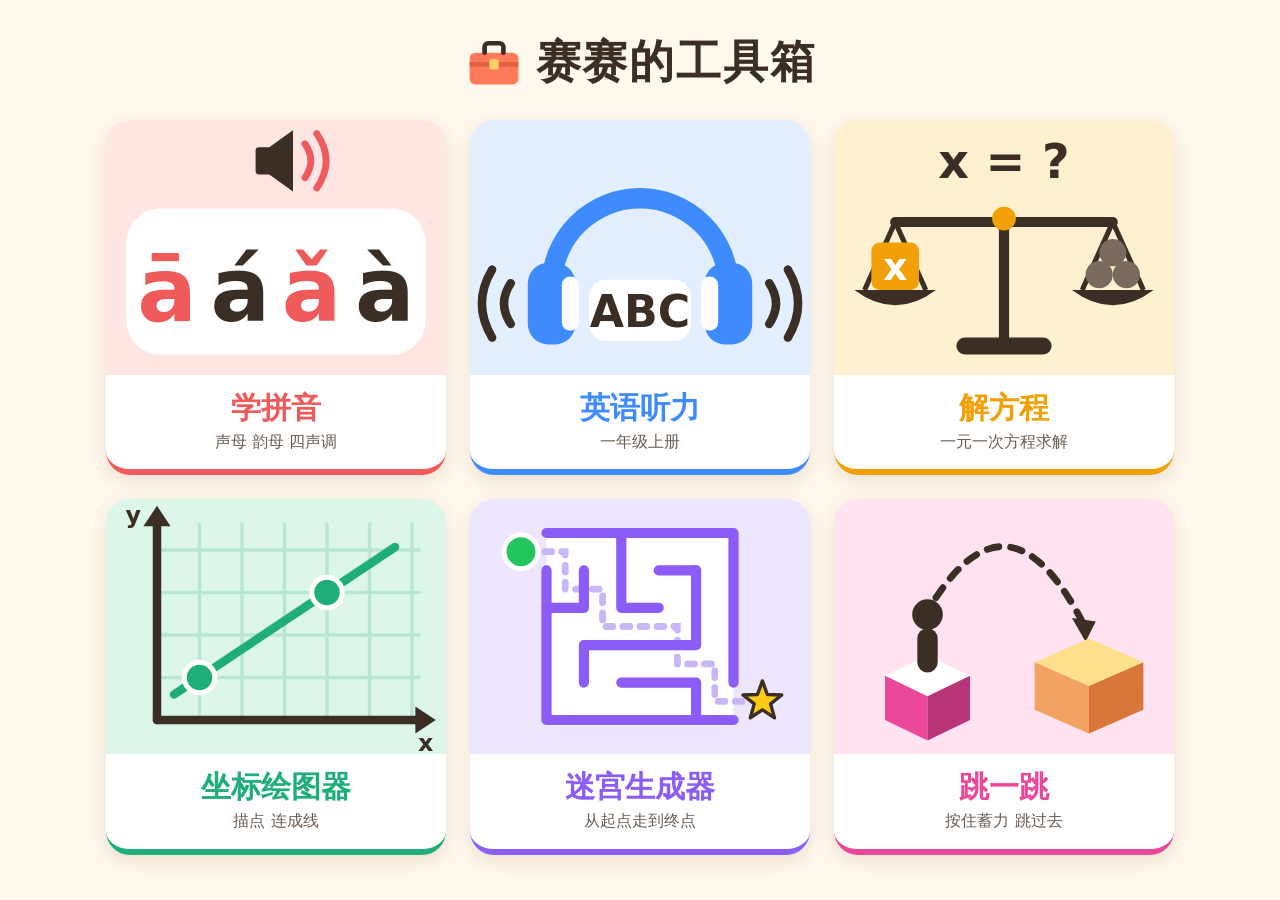
==== index.html @ 99608a7a "feat(home): 坐标绘图器、迷宫、跳一跳插图 Co-Authored-By: Claude Opus 5.5 <noreply@anthropic.com>" ====
<!DOCTYPE html>
<html lang="zh-CN">
<head>
    <meta charset="UTF-8">
    <meta name="viewport" content="width=device-width, initial-scale=1.0">
    <title>赛赛的工具箱</title>
    <style>
        * {
            box-sizing: border-box;
        }
        body {
            margin: 0;
            min-height: 100vh;
            background: #fff8ec;
            color: #3a2e25;
            font-family: "PingFang SC", "Hiragino Sans GB", "Microsoft YaHei", "Noto Sans CJK SC", system-ui, sans-serif;
        }
        .page {
            max-width: 1100px;
            margin: 0 auto;
            padding: 24px 16px 40px;
        }
        header {
            display: flex;
            align-items: center;
            justify-content: center;
            gap: 12px;
            margin: 8px 0 28px;
        }
        h1 {
            margin: 0;
            font-size: clamp(1.8rem, 6vw, 2.8rem);
            font-weight: 800;
            letter-spacing: 0.04em;
            color: #3a2e25;
        }
        .logo {
            display: block;
            width: clamp(40px, 9vw, 60px);
            height: auto;
            flex: none;
        }
        .grid {
            display: grid;
            grid-template-columns: repeat(3, minmax(0, 1fr));
            gap: 24px;
        }
        .card {
            --accent: #ff7a59;
            --tint: #ffe9e2;
            display: flex;
            flex-direction: column;
            min-width: 0;
            overflow: hidden;
            background: #ffffff;
            border-radius: 24px;
            box-shadow: 0 6px 18px rgba(90, 60, 30, 0.12);
            color: #3a2e25;
            text-decoration: none;
            padding-bottom: 16px;
            border-bottom: 6px solid var(--accent);
            transition: transform 0.2s ease, box-shadow 0.2s ease;
            -webkit-tap-highlight-color: transparent;
        }
        .card[data-tool="pinyin"]   { --accent: #ef5a5a; --tint: #ffe6e3; }
        .card[data-tool="english"]  { --accent: #3d8bfd; --tint: #e3efff; }
        .card[data-tool="equation"] { --accent: #f2a007; --tint: #fff1cf; }
        .card[data-tool="plotter"]  { --accent: #1fae7a; --tint: #dcf6ea; }
        .card[data-tool="maze"]     { --accent: #8b5cf6; --tint: #eee6ff; }
        .card[data-tool="jump"]     { --accent: #ec4899; --tint: #ffe3f1; }
        .card-art {
            display: block;
            aspect-ratio: 4 / 3;
            background: var(--tint);
        }
        .art {
            display: block;
            width: 100%;
            height: auto;
        }
        .card-title {
            display: block;
            margin: 14px 12px 4px;
            font-size: clamp(1.15rem, 4.6vw, 1.9rem);
            font-weight: 800;
            line-height: 1.25;
            text-align: center;
            color: var(--accent);
            overflow-wrap: anywhere;
        }
        .card-desc {
            display: block;
            margin: 0 12px;
            font-size: clamp(0.8rem, 2.6vw, 1rem);
            line-height: 1.4;
            text-align: center;
            color: #6b5d52;
        }
        .card:active {
            transform: scale(0.98);
        }
        .card:focus-visible {
            outline: 4px solid var(--accent);
            outline-offset: 4px;
        }
        @media (hover: hover) {
            .card:hover {
                transform: translateY(-6px);
                box-shadow: 0 12px 26px rgba(90, 60, 30, 0.18);
            }
        }
        @media (max-width: 899px) {
            .grid {
                grid-template-columns: repeat(2, minmax(0, 1fr));
                gap: 16px;
            }
            .card {
                border-radius: 18px;
                padding-bottom: 12px;
            }
        }
        @media (max-width: 359px) {
            .grid {
                grid-template-columns: 1fr;
            }
        }
        @media (prefers-reduced-motion: reduce) {
            .card {
                transition: none;
            }
            .card:hover,
            .card:active {
                transform: none;
            }
        }
    </style>
</head>
<body>
    <div class="page">
        <header>
            <svg class="logo" viewBox="0 0 64 64" aria-hidden="true" focusable="false">
                <rect x="6" y="22" width="52" height="34" rx="6" fill="#ff7a59"/>
                <path d="M22 22v-6a4 4 0 0 1 4-4h12a4 4 0 0 1 4 4v6" fill="none" stroke="#3a2e25" stroke-width="5" stroke-linecap="round"/>
                <rect x="6" y="32" width="52" height="5" fill="#e0603f"/>
                <rect x="27" y="29" width="10" height="11" rx="2" fill="#ffd166"/>
            </svg>
            <h1>赛赛的工具箱</h1>
        </header>
        <main class="grid">
            <a class="card" href="pinyin/index.html" data-tool="pinyin">
                <span class="card-art"><svg class="art" viewBox="0 0 200 150" aria-hidden="true" focusable="false">
                    <rect width="200" height="150" fill="var(--tint)"/>
                    <rect x="88" y="16" width="10" height="16" rx="2" fill="#3a2e25"/>
                    <polygon points="96,16 110,6 110,42 96,32" fill="#3a2e25"/>
                    <path d="M117 14 Q124 24 117 34" fill="none" stroke="var(--accent)" stroke-width="4" stroke-linecap="round"/>
                    <path d="M124 8 Q135 24 124 40" fill="none" stroke="var(--accent)" stroke-width="4" stroke-linecap="round"/>
                    <rect x="12" y="52" width="176" height="86" rx="20" fill="#ffffff"/>
                    <g font-size="52" font-weight="700" text-anchor="middle">
                        <text x="36" y="118" fill="var(--accent)">ā</text>
                        <text x="79" y="118" fill="#3a2e25">á</text>
                        <text x="121" y="118" fill="var(--accent)">ǎ</text>
                        <text x="164" y="118" fill="#3a2e25">à</text>
                    </g>
                </svg></span>
                <span class="card-title">学拼音</span>
                <span class="card-desc">声母 韵母 四声调</span>
            </a>
            <a class="card" href="english-audio/index.html" data-tool="english">
                <span class="card-art"><svg class="art" viewBox="0 0 200 150" aria-hidden="true" focusable="false">
                    <rect width="200" height="150" fill="var(--tint)"/>
                    <path d="M48 98 A52 52 0 0 1 152 98" fill="none" stroke="var(--accent)" stroke-width="12" stroke-linecap="round"/>
                    <rect x="34" y="84" width="28" height="48" rx="12" fill="var(--accent)"/>
                    <rect x="138" y="84" width="28" height="48" rx="12" fill="var(--accent)"/>
                    <rect x="54" y="92" width="10" height="32" rx="5" fill="#ffffff"/>
                    <rect x="136" y="92" width="10" height="32" rx="5" fill="#ffffff"/>
                    <path d="M24 96 Q16 108 24 120" fill="none" stroke="#3a2e25" stroke-width="5" stroke-linecap="round"/>
                    <path d="M13 88 Q1 108 13 128" fill="none" stroke="#3a2e25" stroke-width="5" stroke-linecap="round"/>
                    <path d="M176 96 Q184 108 176 120" fill="none" stroke="#3a2e25" stroke-width="5" stroke-linecap="round"/>
                    <path d="M187 88 Q199 108 187 128" fill="none" stroke="#3a2e25" stroke-width="5" stroke-linecap="round"/>
                    <rect x="70" y="94" width="60" height="36" rx="10" fill="#ffffff"/>
                    <text x="100" y="122" text-anchor="middle" font-size="26" font-weight="800" fill="#3a2e25">ABC</text>
                </svg></span>
                <span class="card-title">英语听力</span>
                <span class="card-desc">一年级上册</span>
            </a>
            <a class="card" href="solve-equation/index.html" data-tool="equation">
                <span class="card-art"><svg class="art" viewBox="0 0 200 150" aria-hidden="true" focusable="false">
                    <rect width="200" height="150" fill="var(--tint)"/>
                    <text x="100" y="34" text-anchor="middle" font-size="28" font-weight="800" fill="#3a2e25">x = ?</text>
                    <line x1="100" y1="58" x2="100" y2="130" stroke="#3a2e25" stroke-width="6" stroke-linecap="round"/>
                    <rect x="72" y="128" width="56" height="10" rx="5" fill="#3a2e25"/>
                    <line x1="36" y1="60" x2="164" y2="60" stroke="#3a2e25" stroke-width="6" stroke-linecap="round"/>
                    <circle cx="100" cy="58" r="7" fill="var(--accent)"/>
                    <line x1="36" y1="60" x2="18" y2="100" stroke="#3a2e25" stroke-width="3"/>
                    <line x1="36" y1="60" x2="54" y2="100" stroke="#3a2e25" stroke-width="3"/>
                    <line x1="164" y1="60" x2="146" y2="100" stroke="#3a2e25" stroke-width="3"/>
                    <line x1="164" y1="60" x2="182" y2="100" stroke="#3a2e25" stroke-width="3"/>
                    <rect x="22" y="72" width="28" height="28" rx="5" fill="var(--accent)"/>
                    <text x="36" y="94" text-anchor="middle" font-size="22" font-weight="800" fill="#ffffff">x</text>
                    <circle cx="156" cy="91" r="8" fill="#7a6a5d"/>
                    <circle cx="172" cy="91" r="8" fill="#7a6a5d"/>
                    <circle cx="164" cy="78" r="8" fill="#7a6a5d"/>
                    <path d="M12 100 Q36 118 60 100 Z" fill="#3a2e25"/>
                    <path d="M140 100 Q164 118 188 100 Z" fill="#3a2e25"/>
                </svg></span>
                <span class="card-title">解方程</span>
                <span class="card-desc">一元一次方程求解</span>
            </a>
            <a class="card" href="x-y-line/coordinate-plotter.html" data-tool="plotter">
                <span class="card-art"><svg class="art" viewBox="0 0 200 150" aria-hidden="true" focusable="false">
                    <rect width="200" height="150" fill="var(--tint)"/>
                    <line x1="55" y1="14" x2="55" y2="130" stroke="#b9e6d3" stroke-width="2"/>
                    <line x1="80" y1="14" x2="80" y2="130" stroke="#b9e6d3" stroke-width="2"/>
                    <line x1="105" y1="14" x2="105" y2="130" stroke="#b9e6d3" stroke-width="2"/>
                    <line x1="130" y1="14" x2="130" y2="130" stroke="#b9e6d3" stroke-width="2"/>
                    <line x1="155" y1="14" x2="155" y2="130" stroke="#b9e6d3" stroke-width="2"/>
                    <line x1="180" y1="14" x2="180" y2="130" stroke="#b9e6d3" stroke-width="2"/>
                    <line x1="30" y1="105" x2="185" y2="105" stroke="#b9e6d3" stroke-width="2"/>
                    <line x1="30" y1="80" x2="185" y2="80" stroke="#b9e6d3" stroke-width="2"/>
                    <line x1="30" y1="55" x2="185" y2="55" stroke="#b9e6d3" stroke-width="2"/>
                    <line x1="30" y1="30" x2="185" y2="30" stroke="#b9e6d3" stroke-width="2"/>
                    <line x1="30" y1="130" x2="186" y2="130" stroke="#3a2e25" stroke-width="5" stroke-linecap="round"/>
                    <line x1="30" y1="130" x2="30" y2="10" stroke="#3a2e25" stroke-width="5" stroke-linecap="round"/>
                    <polygon points="194,130 182,122 182,138" fill="#3a2e25"/>
                    <polygon points="30,4 22,16 38,16" fill="#3a2e25"/>
                    <line x1="40" y1="115" x2="170" y2="28.3" stroke="var(--accent)" stroke-width="5" stroke-linecap="round"/>
                    <circle cx="55" cy="105" r="9" fill="var(--accent)" stroke="#ffffff" stroke-width="3"/>
                    <circle cx="130" cy="55" r="9" fill="var(--accent)" stroke="#ffffff" stroke-width="3"/>
                    <text x="188" y="148" text-anchor="middle" font-size="14" font-weight="700" fill="#3a2e25">x</text>
                    <text x="16" y="14" text-anchor="middle" font-size="14" font-weight="700" fill="#3a2e25">y</text>
                </svg></span>
                <span class="card-title">坐标绘图器</span>
                <span class="card-desc">描点 连成线</span>
            </a>
            <a class="card" href="maze-gen/maze.html" data-tool="maze">
                <span class="card-art"><svg class="art" viewBox="0 0 200 150" aria-hidden="true" focusable="false">
                    <rect width="200" height="150" fill="var(--tint)"/>
                    <rect x="45" y="20" width="110" height="110" fill="#ffffff"/>
                    <path d="M34 31 H56 V53 H78 V75 H122 V97 H144 V119 H166" fill="none" stroke="#c9b6f7" stroke-width="4" stroke-dasharray="4 6" stroke-linecap="round"/>
                    <g fill="none" stroke="var(--accent)" stroke-width="6" stroke-linecap="round" stroke-linejoin="round">
                        <path d="M45 20 H155 V108"/>
                        <path d="M45 42 V130 H155"/>
                        <path d="M67 42 V64 H45"/>
                        <path d="M89 20 V64 H111"/>
                        <path d="M133 42 V86 H67 V108"/>
                        <path d="M89 108 H133 V130"/>
                        <path d="M111 42 H133"/>
                    </g>
                    <circle cx="30" cy="31" r="10" fill="#22c55e" stroke="#ffffff" stroke-width="3"/>
                    <polygon points="172.0,107.0 174.9,115.0 183.4,115.3 176.8,120.5 179.1,128.7 172.0,124.0 164.9,128.7 167.2,120.5 160.6,115.3 169.1,115.0" fill="#facc15" stroke="#3a2e25" stroke-width="2" stroke-linejoin="round"/>
                </svg></span>
                <span class="card-title">迷宫生成器</span>
                <span class="card-desc">从起点走到终点</span>
            </a>
            <a class="card" href="tiao-yi-tiao/game.html" data-tool="jump">
                <span class="card-art"><svg class="art" viewBox="0 0 200 150" aria-hidden="true" focusable="false">
                    <rect width="200" height="150" fill="var(--tint)"/>
                    <path d="M60 58 Q105 -10 148 76" fill="none" stroke="#3a2e25" stroke-width="4" stroke-dasharray="7 7" stroke-linecap="round"/>
                    <polygon points="148,84 140,70 154,72" fill="#3a2e25"/>
                    <polygon points="30,104 55,92 80,104 55,116" fill="#ffffff"/>
                    <polygon points="30,104 55,116 55,142 30,130" fill="var(--accent)"/>
                    <polygon points="55,116 80,104 80,130 55,142" fill="#b8357a"/>
                    <polygon points="118,96 150,82 182,96 150,110" fill="#ffe08a"/>
                    <polygon points="118,96 150,110 150,138 118,124" fill="#f4a261"/>
                    <polygon points="150,110 182,96 182,124 150,138" fill="#d9773a"/>
                    <rect x="49" y="76" width="12" height="26" rx="6" fill="#3a2e25"/>
                    <circle cx="55" cy="68" r="9" fill="#3a2e25"/>
                </svg></span>
                <span class="card-title">跳一跳</span>
                <span class="card-desc">按住蓄力 跳过去</span>
            </a>
        </main>
    </div>
</body>
</html>
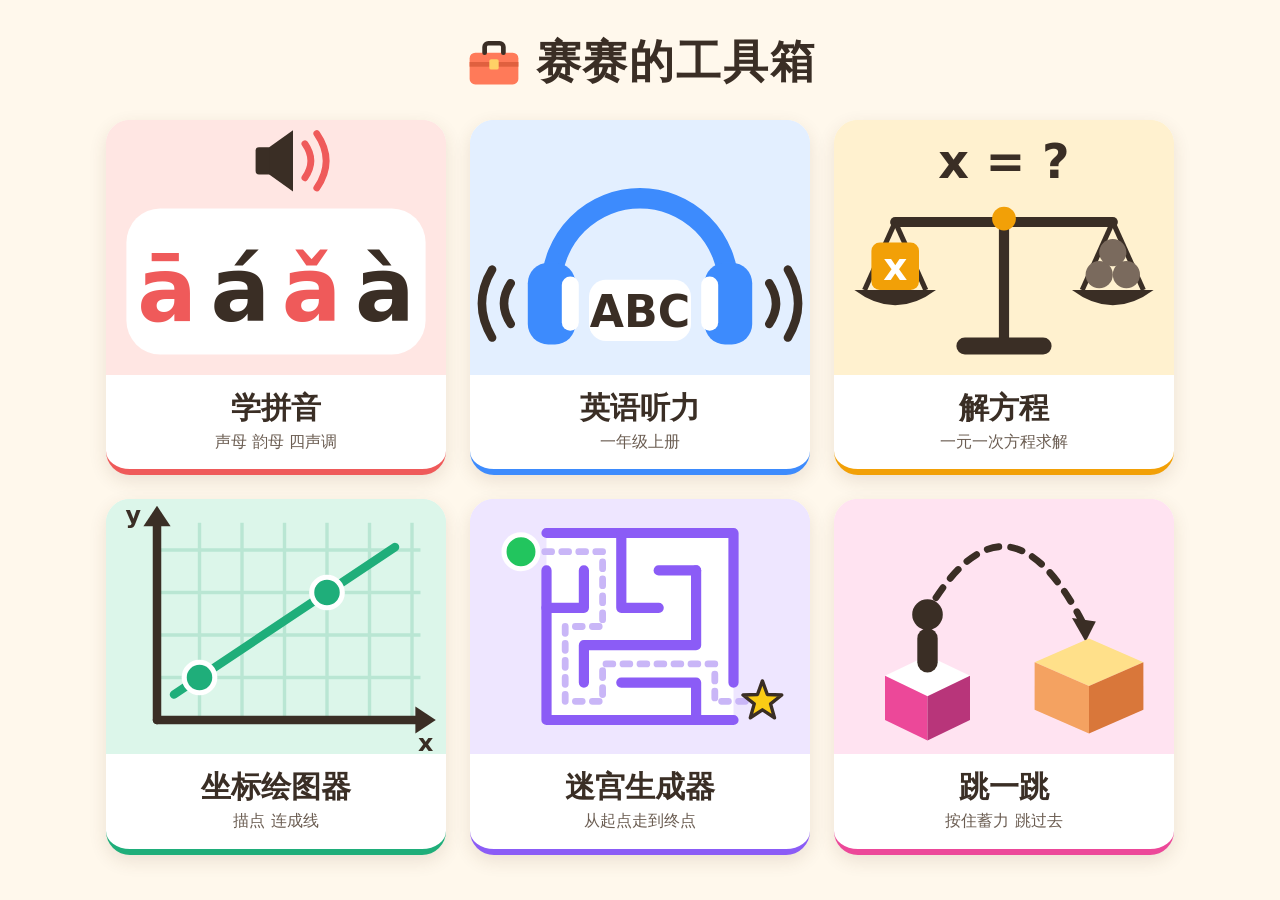
==== commit 42eff88c: "fix(code): 处理第 1 轮评审意见" ====
--- a/index.html
+++ b/index.html
@@ -85,7 +85,7 @@
             font-weight: 800;
             line-height: 1.25;
             text-align: center;
-            color: var(--accent);
+            color: #3a2e25;
             overflow-wrap: anywhere;
         }
         .card-desc {
@@ -236,7 +236,7 @@
                 <span class="card-art"><svg class="art" viewBox="0 0 200 150" aria-hidden="true" focusable="false">
                     <rect width="200" height="150" fill="var(--tint)"/>
                     <rect x="45" y="20" width="110" height="110" fill="#ffffff"/>
-                    <path d="M34 31 H56 V53 H78 V75 H122 V97 H144 V119 H166" fill="none" stroke="#c9b6f7" stroke-width="4" stroke-dasharray="4 6" stroke-linecap="round"/>
+                    <path d="M34 31 H78 V75 H56 V119 H78 V97 H144 V119 H166" fill="none" stroke="#c9b6f7" stroke-width="4" stroke-dasharray="4 6" stroke-linecap="round"/>
                     <g fill="none" stroke="var(--accent)" stroke-width="6" stroke-linecap="round" stroke-linejoin="round">
                         <path d="M45 20 H155 V108"/>
                         <path d="M45 42 V130 H155"/>
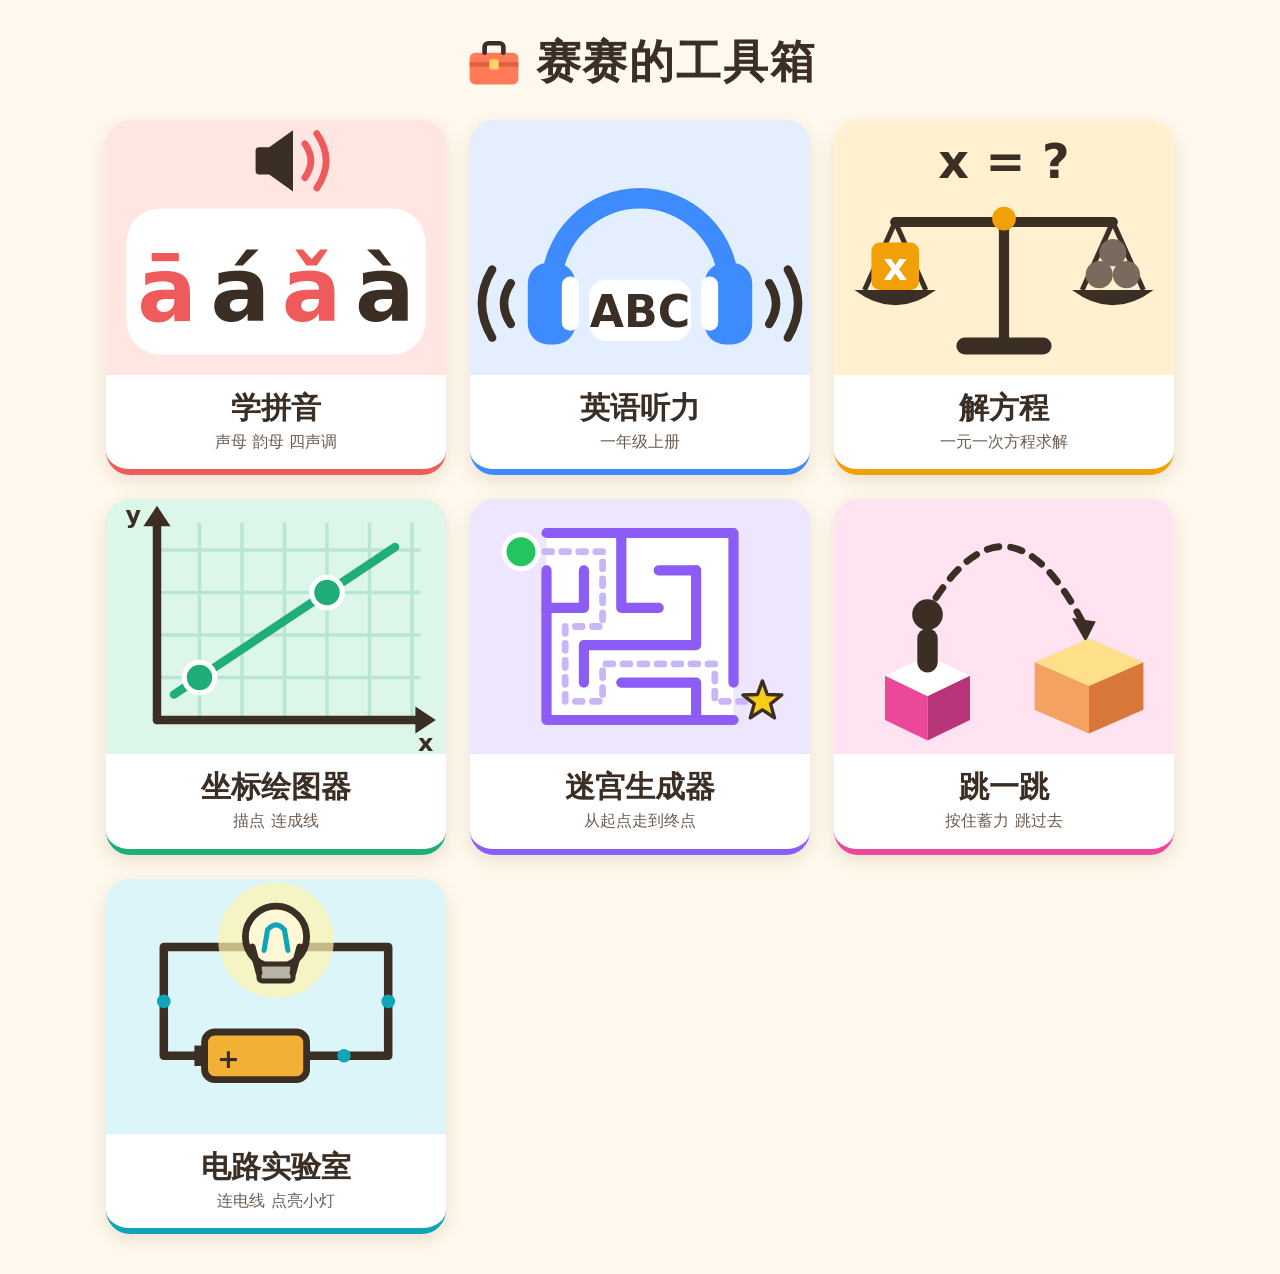
==== commit 8d0995ed: "feat(home): 首页加入电路实验室入口 Co-Authored-By: Claude Opus 5.5 <noreply@anthropic.com>" ====
--- a/index.html
+++ b/index.html
@@ -68,6 +68,7 @@
         .card[data-tool="plotter"]  { --accent: #1fae7a; --tint: #dcf6ea; }
         .card[data-tool="maze"]     { --accent: #8b5cf6; --tint: #eee6ff; }
         .card[data-tool="jump"]     { --accent: #ec4899; --tint: #ffe3f1; }
+        .card[data-tool="circuit"]  { --accent: #0ea5b7; --tint: #dcf5f8; }
         .card-art {
             display: block;
             aspect-ratio: 4 / 3;
@@ -269,6 +270,27 @@
                 <span class="card-title">跳一跳</span>
                 <span class="card-desc">按住蓄力 跳过去</span>
             </a>
+            <a class="card" href="circuit/index.html" data-tool="circuit">
+                <span class="card-art"><svg class="art" viewBox="0 0 200 150" aria-hidden="true" focusable="false">
+                    <rect width="200" height="150" fill="var(--tint)"/>
+                    <path d="M58 104 H34 V40 H86" fill="none" stroke="#3a2e25" stroke-width="5" stroke-linecap="round" stroke-linejoin="round"/>
+                    <path d="M118 104 H166 V40 H114" fill="none" stroke="#3a2e25" stroke-width="5" stroke-linecap="round" stroke-linejoin="round"/>
+                    <rect x="58" y="90" width="60" height="28" rx="6" fill="#f2b134" stroke="#3a2e25" stroke-width="4"/>
+                    <rect x="52" y="98" width="6" height="12" fill="#3a2e25"/>
+                    <text x="72" y="111" text-anchor="middle" font-size="16" font-weight="700" fill="#3a2e25">+</text>
+                    <circle cx="100" cy="36" r="34" fill="#fff4b0" opacity="0.7"/>
+                    <circle cx="100" cy="34" r="18" fill="#fff8d6" stroke="#3a2e25" stroke-width="4"/>
+                    <path d="M93 42 L95 30 Q100 24 105 30 L107 42" fill="none" stroke="var(--accent)" stroke-width="3" stroke-linecap="round"/>
+                    <rect x="90" y="50" width="20" height="10" rx="2" fill="#b9b2a6" stroke="#3a2e25" stroke-width="3"/>
+                    <line x1="86" y1="40" x2="90" y2="55" stroke="#3a2e25" stroke-width="4" stroke-linecap="round"/>
+                    <line x1="114" y1="40" x2="110" y2="55" stroke="#3a2e25" stroke-width="4" stroke-linecap="round"/>
+                    <circle cx="140" cy="104" r="4" fill="var(--accent)"/>
+                    <circle cx="166" cy="72" r="4" fill="var(--accent)"/>
+                    <circle cx="34" cy="72" r="4" fill="var(--accent)"/>
+                </svg></span>
+                <span class="card-title">电路实验室</span>
+                <span class="card-desc">连电线 点亮小灯</span>
+            </a>
         </main>
     </div>
 </body>
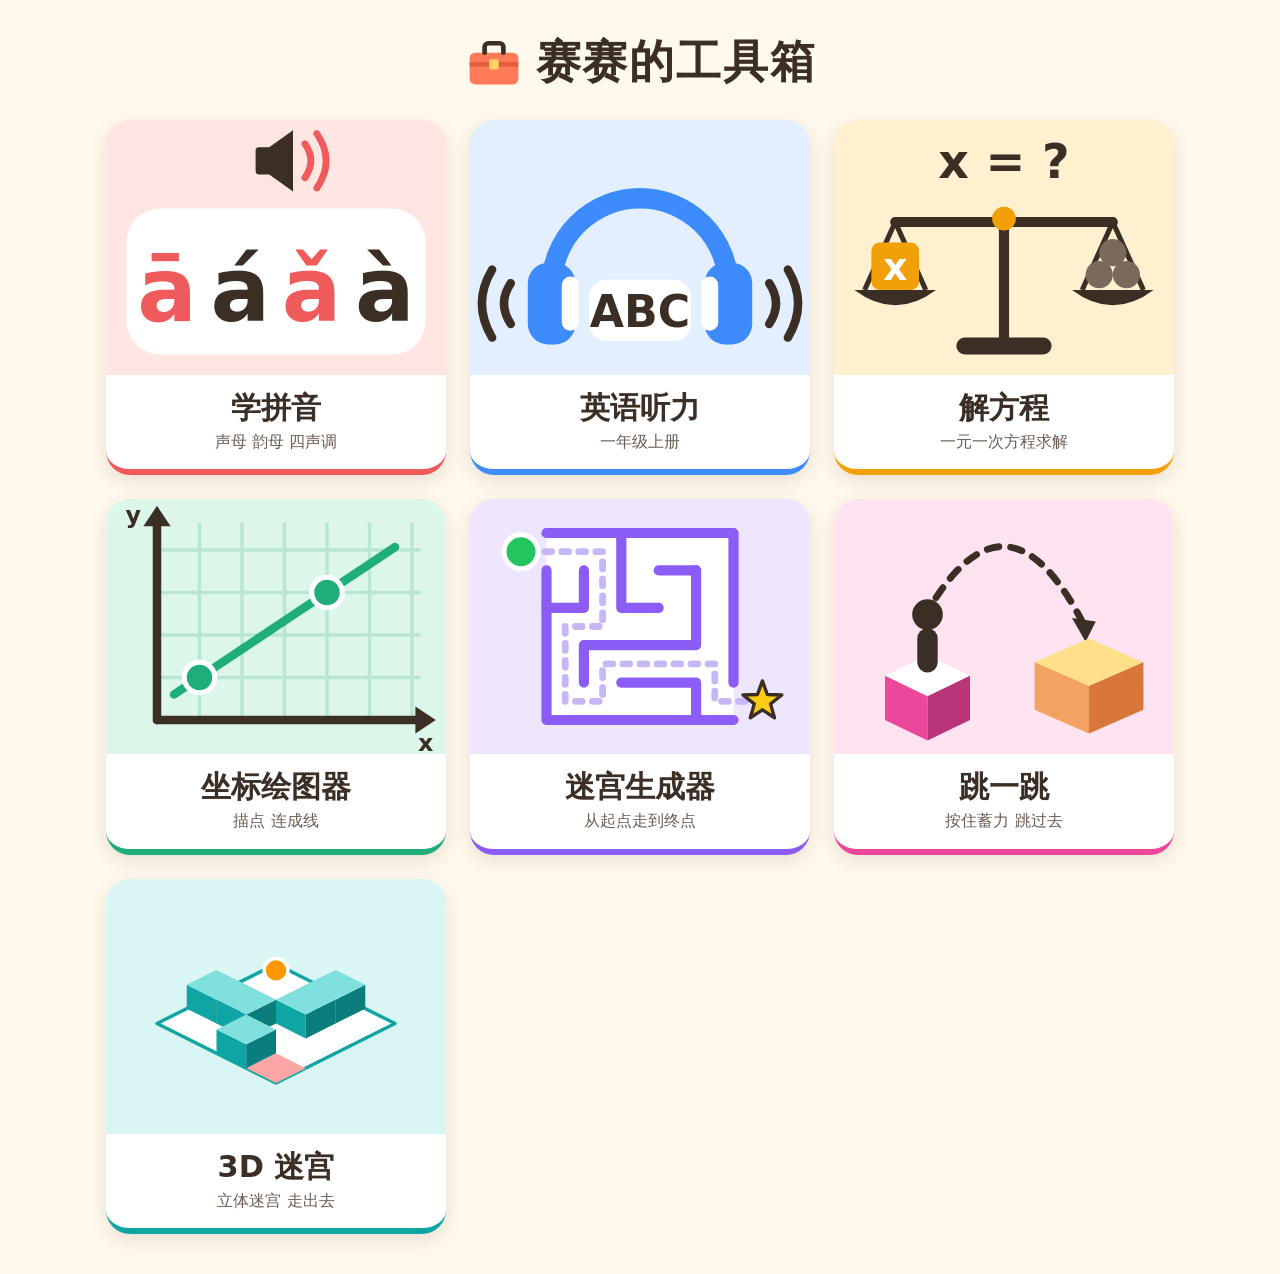
==== commit b995f35c: "feat(home): 新增 3D 迷宫卡片与 README 条目 Co-Authored-By: Claude Opus 5.5 <noreply@anthropic.com>" ====
--- a/index.html
+++ b/index.html
@@ -68,7 +68,7 @@
         .card[data-tool="plotter"]  { --accent: #1fae7a; --tint: #dcf6ea; }
         .card[data-tool="maze"]     { --accent: #8b5cf6; --tint: #eee6ff; }
         .card[data-tool="jump"]     { --accent: #ec4899; --tint: #ffe3f1; }
-        .card[data-tool="circuit"]  { --accent: #0ea5b7; --tint: #dcf5f8; }
+        .card[data-tool="maze3d"]   { --accent: #0ea5a4; --tint: #d9f6f4; }
         .card-art {
             display: block;
             aspect-ratio: 4 / 3;
@@ -270,26 +270,30 @@
                 <span class="card-title">跳一跳</span>
                 <span class="card-desc">按住蓄力 跳过去</span>
             </a>
-            <a class="card" href="circuit/index.html" data-tool="circuit">
-                <span class="card-art"><svg class="art" viewBox="0 0 200 150" aria-hidden="true" focusable="false">
-                    <rect width="200" height="150" fill="var(--tint)"/>
-                    <path d="M58 104 H34 V40 H86" fill="none" stroke="#3a2e25" stroke-width="5" stroke-linecap="round" stroke-linejoin="round"/>
-                    <path d="M118 104 H166 V40 H114" fill="none" stroke="#3a2e25" stroke-width="5" stroke-linecap="round" stroke-linejoin="round"/>
-                    <rect x="58" y="90" width="60" height="28" rx="6" fill="#f2b134" stroke="#3a2e25" stroke-width="4"/>
-                    <rect x="52" y="98" width="6" height="12" fill="#3a2e25"/>
-                    <text x="72" y="111" text-anchor="middle" font-size="16" font-weight="700" fill="#3a2e25">+</text>
-                    <circle cx="100" cy="36" r="34" fill="#fff4b0" opacity="0.7"/>
-                    <circle cx="100" cy="34" r="18" fill="#fff8d6" stroke="#3a2e25" stroke-width="4"/>
-                    <path d="M93 42 L95 30 Q100 24 105 30 L107 42" fill="none" stroke="var(--accent)" stroke-width="3" stroke-linecap="round"/>
-                    <rect x="90" y="50" width="20" height="10" rx="2" fill="#b9b2a6" stroke="#3a2e25" stroke-width="3"/>
-                    <line x1="86" y1="40" x2="90" y2="55" stroke="#3a2e25" stroke-width="4" stroke-linecap="round"/>
-                    <line x1="114" y1="40" x2="110" y2="55" stroke="#3a2e25" stroke-width="4" stroke-linecap="round"/>
-                    <circle cx="140" cy="104" r="4" fill="var(--accent)"/>
-                    <circle cx="166" cy="72" r="4" fill="var(--accent)"/>
-                    <circle cx="34" cy="72" r="4" fill="var(--accent)"/>
-                </svg></span>
-                <span class="card-title">电路实验室</span>
-                <span class="card-desc">连电线 点亮小灯</span>
+            <a class="card" href="maze-3d/index.html" data-tool="maze3d">
+                <span class="card-art"><svg class="art" viewBox="0 0 200 150" aria-hidden="true" focusable="false">
+                    <rect width="200" height="150" fill="var(--tint)"/>
+                    <polygon points="100,50 170,85 100,120 30,85" fill="#ffffff" stroke="var(--accent)" stroke-width="2" stroke-linejoin="round"/>
+                    <polygon points="100,102.5 117.5,111.25 100,120 82.5,111.25" fill="#fca5a5"/>
+                    <polygon points="47.5,62.25 65,71 65,85 47.5,76.25" fill="var(--accent)"/>
+                    <polygon points="82.5,62.25 65,71 65,85 82.5,76.25" fill="#0b7d7c"/>
+                    <polygon points="65,53.5 82.5,62.25 65,71 47.5,62.25" fill="#7fe0de"/>
+                    <polygon points="117.5,62.25 135,71 135,85 117.5,76.25" fill="var(--accent)"/>
+                    <polygon points="152.5,62.25 135,71 135,85 152.5,76.25" fill="#0b7d7c"/>
+                    <polygon points="135,53.5 152.5,62.25 135,71 117.5,62.25" fill="#7fe0de"/>
+                    <polygon points="65,71 82.5,79.75 82.5,93.75 65,85" fill="var(--accent)"/>
+                    <polygon points="100,71 82.5,79.75 82.5,93.75 100,85" fill="#0b7d7c"/>
+                    <polygon points="82.5,62.25 100,71 82.5,79.75 65,71" fill="#7fe0de"/>
+                    <polygon points="100,71 117.5,79.75 117.5,93.75 100,85" fill="var(--accent)"/>
+                    <polygon points="135,71 117.5,79.75 117.5,93.75 135,85" fill="#0b7d7c"/>
+                    <polygon points="117.5,62.25 135,71 117.5,79.75 100,71" fill="#7fe0de"/>
+                    <polygon points="65,88.5 82.5,97.25 82.5,111.25 65,102.5" fill="var(--accent)"/>
+                    <polygon points="100,88.5 82.5,97.25 82.5,111.25 100,102.5" fill="#0b7d7c"/>
+                    <polygon points="82.5,79.75 100,88.5 82.5,97.25 65,88.5" fill="#7fe0de"/>
+                    <circle cx="100" cy="53.75" r="7" fill="#ff9800" stroke="#ffffff" stroke-width="2"/>
+                </svg></span>
+                <span class="card-title">3D 迷宫</span>
+                <span class="card-desc">立体迷宫 走出去</span>
             </a>
         </main>
     </div>
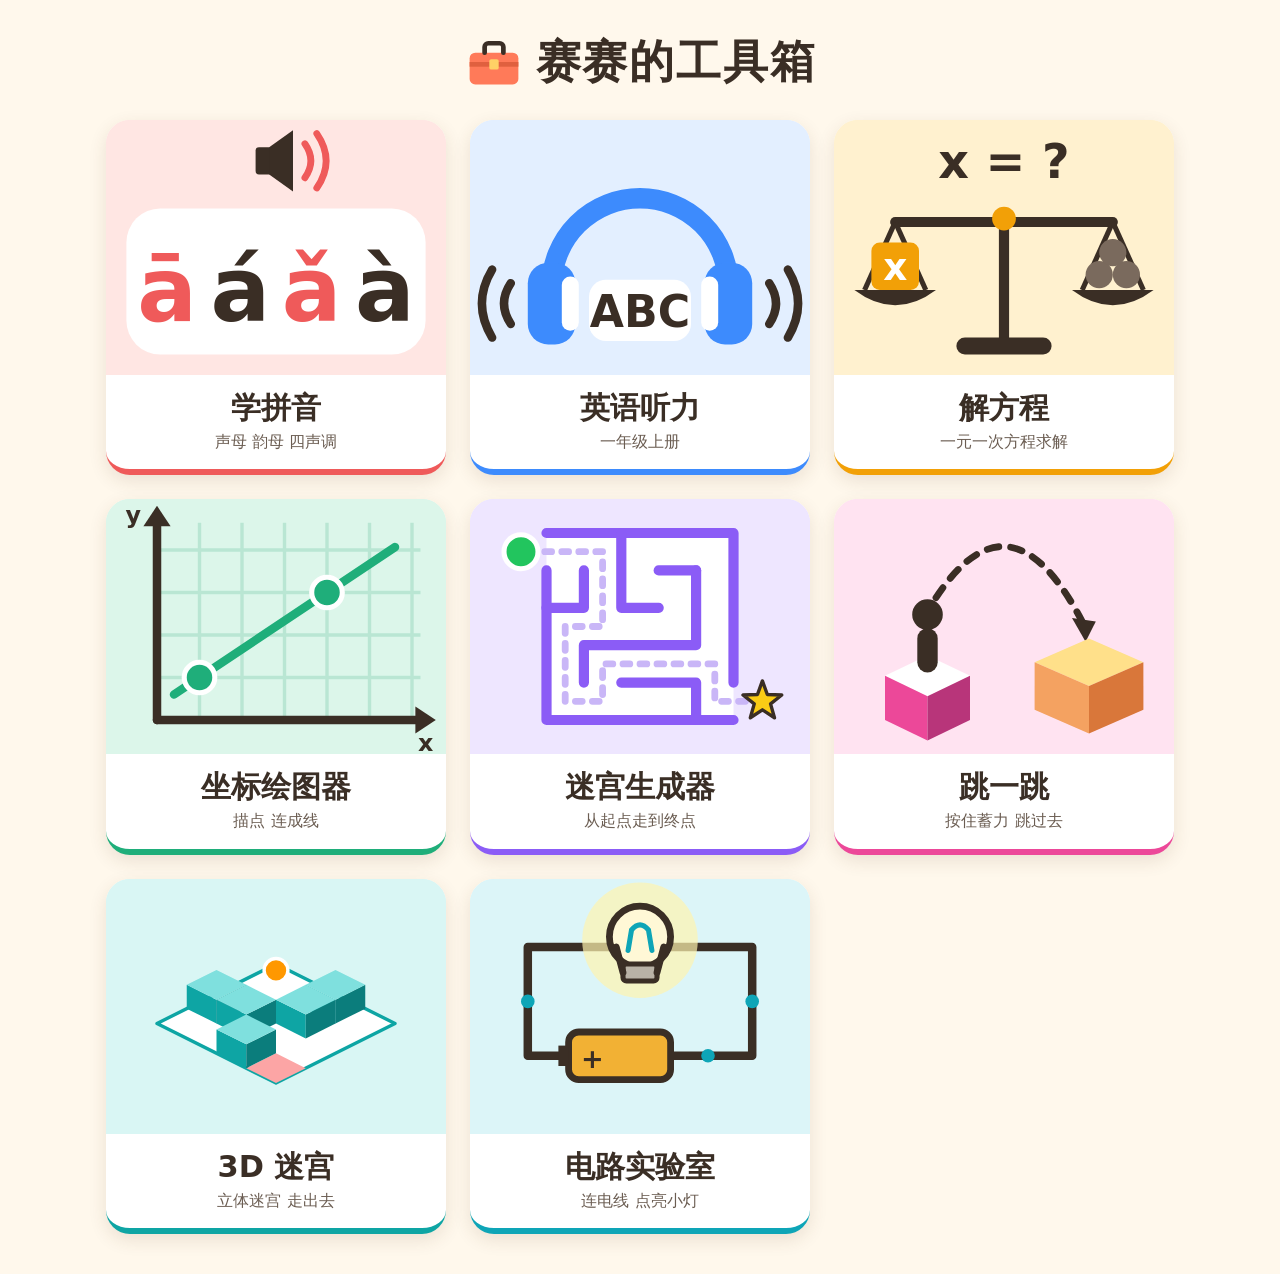
==== commit dcba9338: "Merge remote-tracking branch 'origin/main' into feat/circuit-designer-20261112-153639 # Conflicts: #" ====
--- a/index.html
+++ b/index.html
@@ -69,6 +69,7 @@
         .card[data-tool="maze"]     { --accent: #8b5cf6; --tint: #eee6ff; }
         .card[data-tool="jump"]     { --accent: #ec4899; --tint: #ffe3f1; }
         .card[data-tool="maze3d"]   { --accent: #0ea5a4; --tint: #d9f6f4; }
+        .card[data-tool="circuit"]  { --accent: #0ea5b7; --tint: #dcf5f8; }
         .card-art {
             display: block;
             aspect-ratio: 4 / 3;
@@ -295,6 +296,27 @@
                 <span class="card-title">3D 迷宫</span>
                 <span class="card-desc">立体迷宫 走出去</span>
             </a>
+            <a class="card" href="circuit/index.html" data-tool="circuit">
+                <span class="card-art"><svg class="art" viewBox="0 0 200 150" aria-hidden="true" focusable="false">
+                    <rect width="200" height="150" fill="var(--tint)"/>
+                    <path d="M58 104 H34 V40 H86" fill="none" stroke="#3a2e25" stroke-width="5" stroke-linecap="round" stroke-linejoin="round"/>
+                    <path d="M118 104 H166 V40 H114" fill="none" stroke="#3a2e25" stroke-width="5" stroke-linecap="round" stroke-linejoin="round"/>
+                    <rect x="58" y="90" width="60" height="28" rx="6" fill="#f2b134" stroke="#3a2e25" stroke-width="4"/>
+                    <rect x="52" y="98" width="6" height="12" fill="#3a2e25"/>
+                    <text x="72" y="111" text-anchor="middle" font-size="16" font-weight="700" fill="#3a2e25">+</text>
+                    <circle cx="100" cy="36" r="34" fill="#fff4b0" opacity="0.7"/>
+                    <circle cx="100" cy="34" r="18" fill="#fff8d6" stroke="#3a2e25" stroke-width="4"/>
+                    <path d="M93 42 L95 30 Q100 24 105 30 L107 42" fill="none" stroke="var(--accent)" stroke-width="3" stroke-linecap="round"/>
+                    <rect x="90" y="50" width="20" height="10" rx="2" fill="#b9b2a6" stroke="#3a2e25" stroke-width="3"/>
+                    <line x1="86" y1="40" x2="90" y2="55" stroke="#3a2e25" stroke-width="4" stroke-linecap="round"/>
+                    <line x1="114" y1="40" x2="110" y2="55" stroke="#3a2e25" stroke-width="4" stroke-linecap="round"/>
+                    <circle cx="140" cy="104" r="4" fill="var(--accent)"/>
+                    <circle cx="166" cy="72" r="4" fill="var(--accent)"/>
+                    <circle cx="34" cy="72" r="4" fill="var(--accent)"/>
+                </svg></span>
+                <span class="card-title">电路实验室</span>
+                <span class="card-desc">连电线 点亮小灯</span>
+            </a>
         </main>
     </div>
 </body>
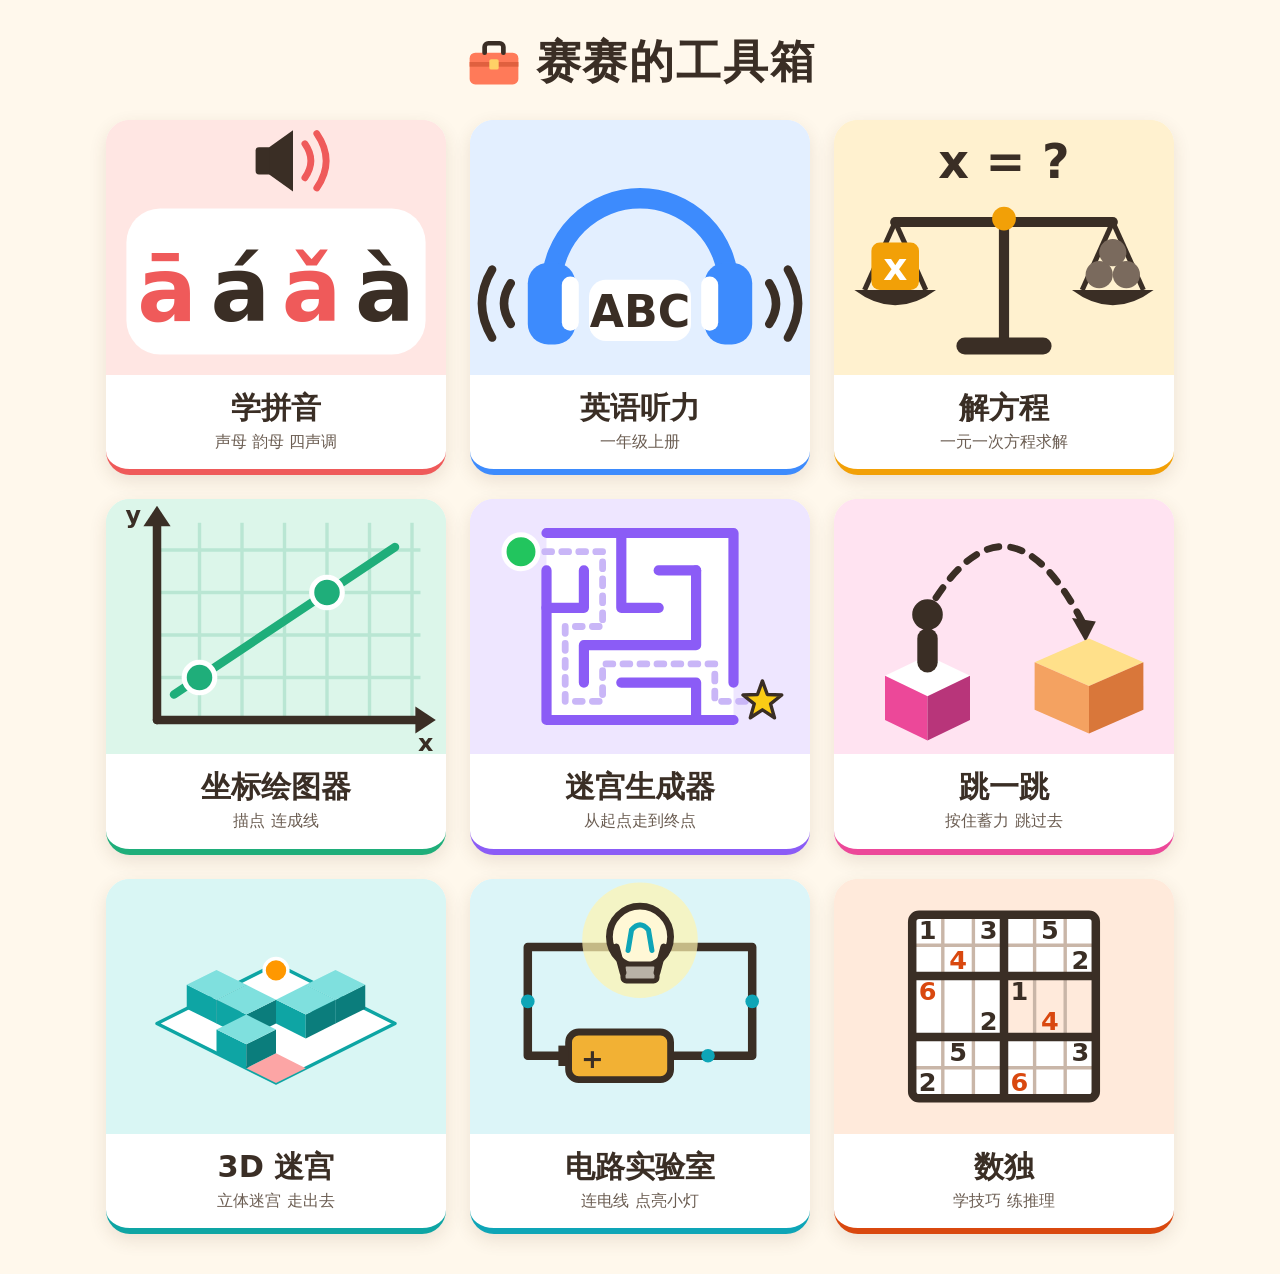
==== commit a56f77a2: "feat: 首页加数独卡片，README 更新 Co-Authored-By: Claude Opus 5.5 <noreply@anthropic.com>" ====
--- a/index.html
+++ b/index.html
@@ -70,6 +70,7 @@
         .card[data-tool="jump"]     { --accent: #ec4899; --tint: #ffe3f1; }
         .card[data-tool="maze3d"]   { --accent: #0ea5a4; --tint: #d9f6f4; }
         .card[data-tool="circuit"]  { --accent: #0ea5b7; --tint: #dcf5f8; }
+        .card[data-tool="sudoku"]   { --accent: #d9480f; --tint: #ffeadb; }
         .card-art {
             display: block;
             aspect-ratio: 4 / 3;
@@ -317,6 +318,42 @@
                 <span class="card-title">电路实验室</span>
                 <span class="card-desc">连电线 点亮小灯</span>
             </a>
+            <a class="card" href="sudoku/index.html" data-tool="sudoku">
+                <span class="card-art"><svg class="art" viewBox="0 0 200 150" aria-hidden="true" focusable="false">
+                    <rect width="200" height="150" fill="var(--tint)"/>
+                    <rect x="46" y="21" width="108" height="108" rx="4" fill="#ffffff"/>
+                    <rect x="100" y="57" width="54" height="36" fill="var(--tint)"/>
+                    <line x1="64" y1="21" x2="64" y2="129" stroke="#c9b6a8" stroke-width="2"/>
+                    <line x1="46" y1="39" x2="154" y2="39" stroke="#c9b6a8" stroke-width="2"/>
+                    <line x1="82" y1="21" x2="82" y2="129" stroke="#c9b6a8" stroke-width="2"/>
+                    <line x1="46" y1="57" x2="154" y2="57" stroke="#c9b6a8" stroke-width="2"/>
+                    <line x1="118" y1="21" x2="118" y2="129" stroke="#c9b6a8" stroke-width="2"/>
+                    <line x1="46" y1="93" x2="154" y2="93" stroke="#c9b6a8" stroke-width="2"/>
+                    <line x1="136" y1="21" x2="136" y2="129" stroke="#c9b6a8" stroke-width="2"/>
+                    <line x1="46" y1="111" x2="154" y2="111" stroke="#c9b6a8" stroke-width="2"/>
+                    <line x1="100" y1="21" x2="100" y2="129" stroke="#3a2e25" stroke-width="5"/>
+                    <line x1="46" y1="57" x2="154" y2="57" stroke="#3a2e25" stroke-width="5"/>
+                    <line x1="46" y1="93" x2="154" y2="93" stroke="#3a2e25" stroke-width="5"/>
+                    <rect x="46" y="21" width="108" height="108" rx="4" fill="none" stroke="#3a2e25" stroke-width="5"/>
+                    <g font-size="15" font-weight="800" text-anchor="middle">
+                        <text x="55" y="35" fill="#3a2e25">1</text>
+                        <text x="91" y="35" fill="#3a2e25">3</text>
+                        <text x="127" y="35" fill="#3a2e25">5</text>
+                        <text x="73" y="53" fill="var(--accent)">4</text>
+                        <text x="145" y="53" fill="#3a2e25">2</text>
+                        <text x="55" y="71" fill="var(--accent)">6</text>
+                        <text x="109" y="71" fill="#3a2e25">1</text>
+                        <text x="91" y="89" fill="#3a2e25">2</text>
+                        <text x="127" y="89" fill="var(--accent)">4</text>
+                        <text x="73" y="107" fill="#3a2e25">5</text>
+                        <text x="145" y="107" fill="#3a2e25">3</text>
+                        <text x="55" y="125" fill="#3a2e25">2</text>
+                        <text x="109" y="125" fill="var(--accent)">6</text>
+                    </g>
+                </svg></span>
+                <span class="card-title">数独</span>
+                <span class="card-desc">学技巧 练推理</span>
+            </a>
         </main>
     </div>
 </body>
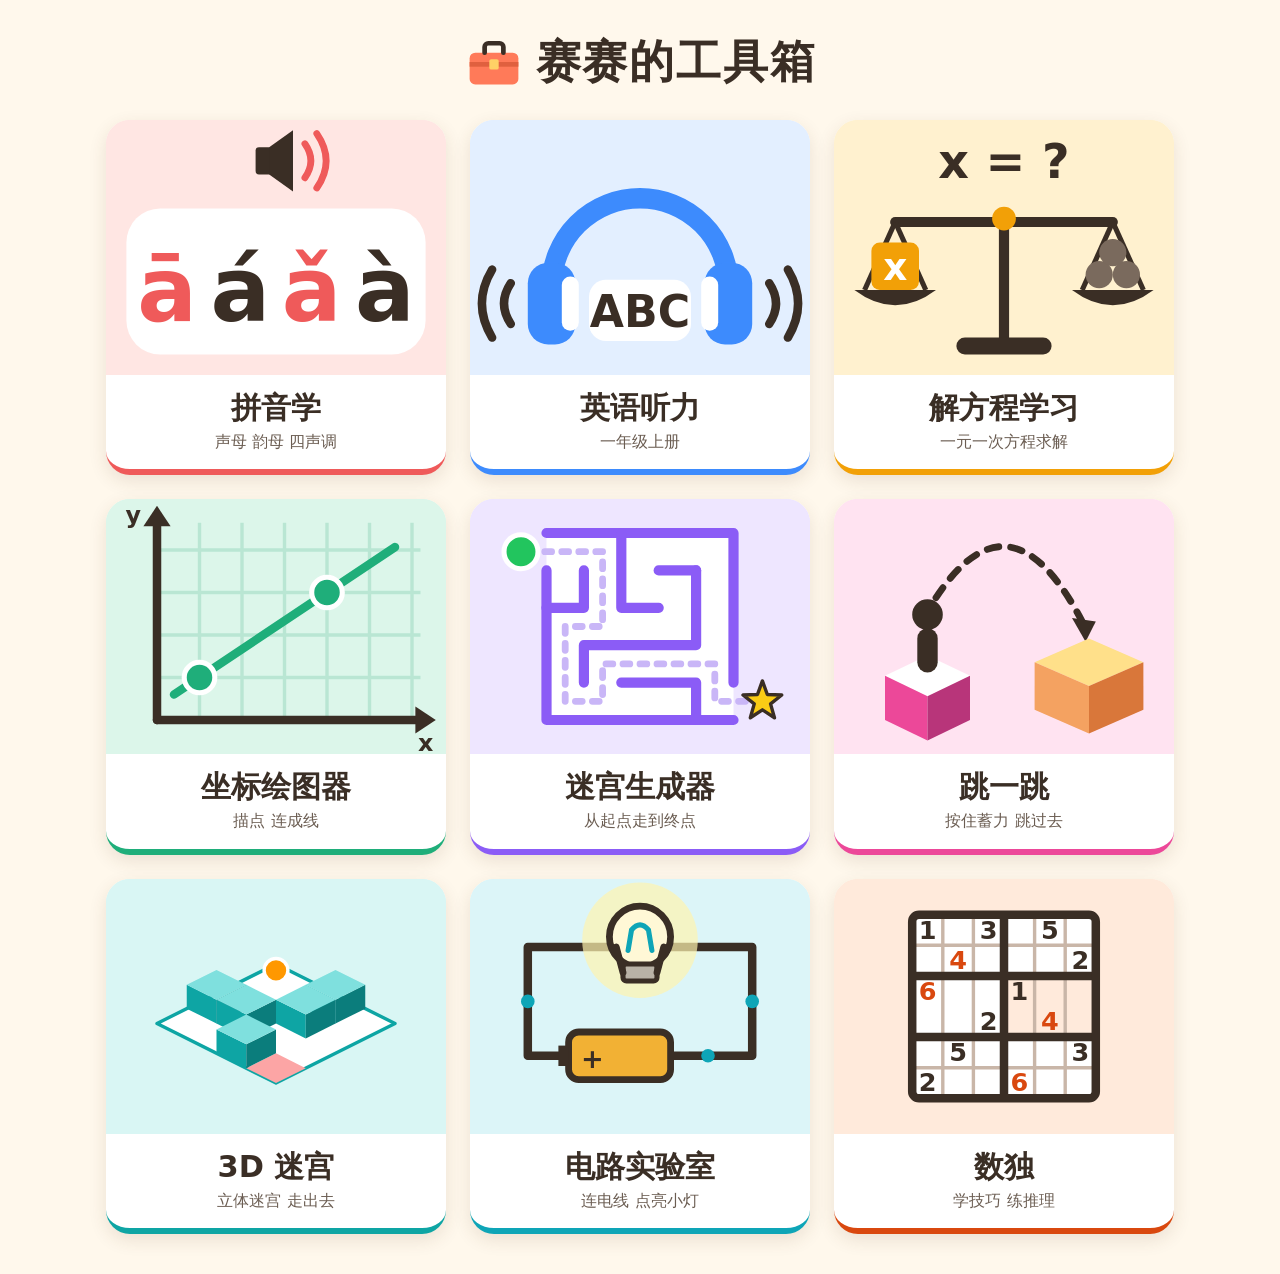
==== commit d617ac22: "chore: 子项目改名：拼音学、解方程学习、跳一跳 Co-Authored-By: Claude Opus 5.5 <noreply@anthropic.com>" ====
--- a/index.html
+++ b/index.html
@@ -165,7 +165,7 @@
                         <text x="164" y="118" fill="#3a2e25">à</text>
                     </g>
                 </svg></span>
-                <span class="card-title">学拼音</span>
+                <span class="card-title">拼音学</span>
                 <span class="card-desc">声母 韵母 四声调</span>
             </a>
             <a class="card" href="english-audio/index.html" data-tool="english">
@@ -206,7 +206,7 @@
                     <path d="M12 100 Q36 118 60 100 Z" fill="#3a2e25"/>
                     <path d="M140 100 Q164 118 188 100 Z" fill="#3a2e25"/>
                 </svg></span>
-                <span class="card-title">解方程</span>
+                <span class="card-title">解方程学习</span>
                 <span class="card-desc">一元一次方程求解</span>
             </a>
             <a class="card" href="x-y-line/coordinate-plotter.html" data-tool="plotter">
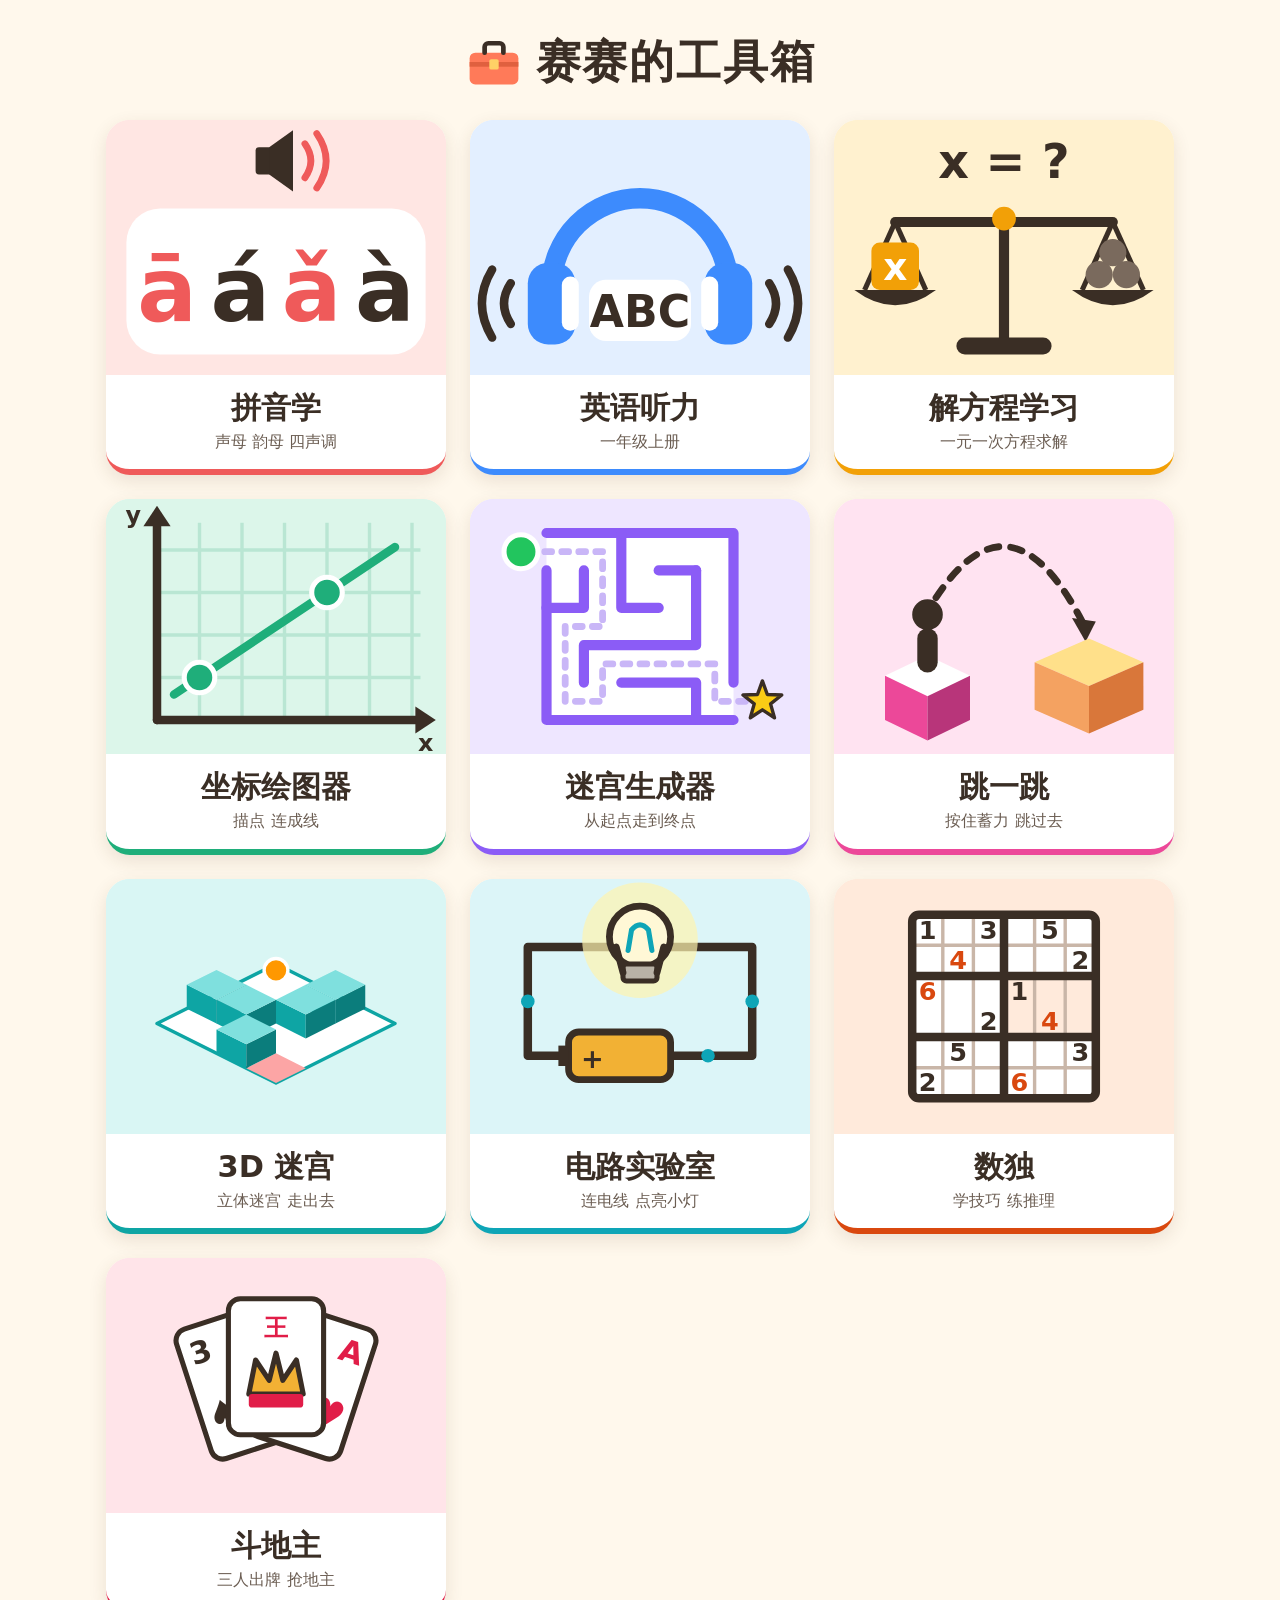
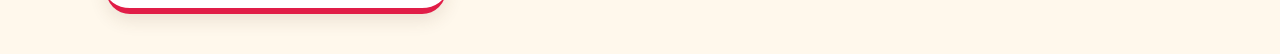
==== commit 9d03e1ab: "feat(home): 主页加斗地主卡片，跳到 ddz.ohmycat.me Co-Authored-By: Claude Opus 5.5 <noreply@anthropic.com>" ====
--- a/index.html
+++ b/index.html
@@ -71,6 +71,7 @@
         .card[data-tool="maze3d"]   { --accent: #0ea5a4; --tint: #d9f6f4; }
         .card[data-tool="circuit"]  { --accent: #0ea5b7; --tint: #dcf5f8; }
         .card[data-tool="sudoku"]   { --accent: #d9480f; --tint: #ffeadb; }
+        .card[data-tool="ddz"]      { --accent: #e11d48; --tint: #ffe4e9; }
         .card-art {
             display: block;
             aspect-ratio: 4 / 3;
@@ -354,6 +355,27 @@
                 <span class="card-title">数独</span>
                 <span class="card-desc">学技巧 练推理</span>
             </a>
+            <a class="card" href="https://ddz.ohmycat.me" data-tool="ddz">
+                <span class="card-art"><svg class="art" viewBox="0 0 200 150" aria-hidden="true" focusable="false">
+                    <rect width="200" height="150" fill="var(--tint)"/>
+                    <g transform="rotate(-18 100 140)">
+                        <rect x="72" y="30" width="56" height="80" rx="7" fill="#ffffff" stroke="#3a2e25" stroke-width="3"/>
+                        <text x="84" y="52" text-anchor="middle" font-size="18" font-weight="800" fill="#3a2e25">3</text>
+                        <text x="86" y="92" text-anchor="middle" font-size="22" fill="#3a2e25">♠</text>
+                    </g>
+                    <g transform="rotate(18 100 140)">
+                        <rect x="72" y="30" width="56" height="80" rx="7" fill="#ffffff" stroke="#3a2e25" stroke-width="3"/>
+                        <text x="116" y="52" text-anchor="middle" font-size="18" font-weight="800" fill="var(--accent)">A</text>
+                        <text x="114" y="92" text-anchor="middle" font-size="22" fill="var(--accent)">♥</text>
+                    </g>
+                    <rect x="72" y="24" width="56" height="80" rx="7" fill="#ffffff" stroke="#3a2e25" stroke-width="3"/>
+                    <text x="100" y="46" text-anchor="middle" font-size="14" font-weight="800" fill="var(--accent)">王</text>
+                    <path d="M84 80 L88 60 L96 72 L100 56 L104 72 L112 60 L116 80 Z" fill="#f2b134" stroke="#3a2e25" stroke-width="3" stroke-linejoin="round"/>
+                    <rect x="84" y="80" width="32" height="8" rx="2" fill="var(--accent)"/>
+                </svg></span>
+                <span class="card-title">斗地主</span>
+                <span class="card-desc">三人出牌 抢地主</span>
+            </a>
         </main>
     </div>
 </body>
